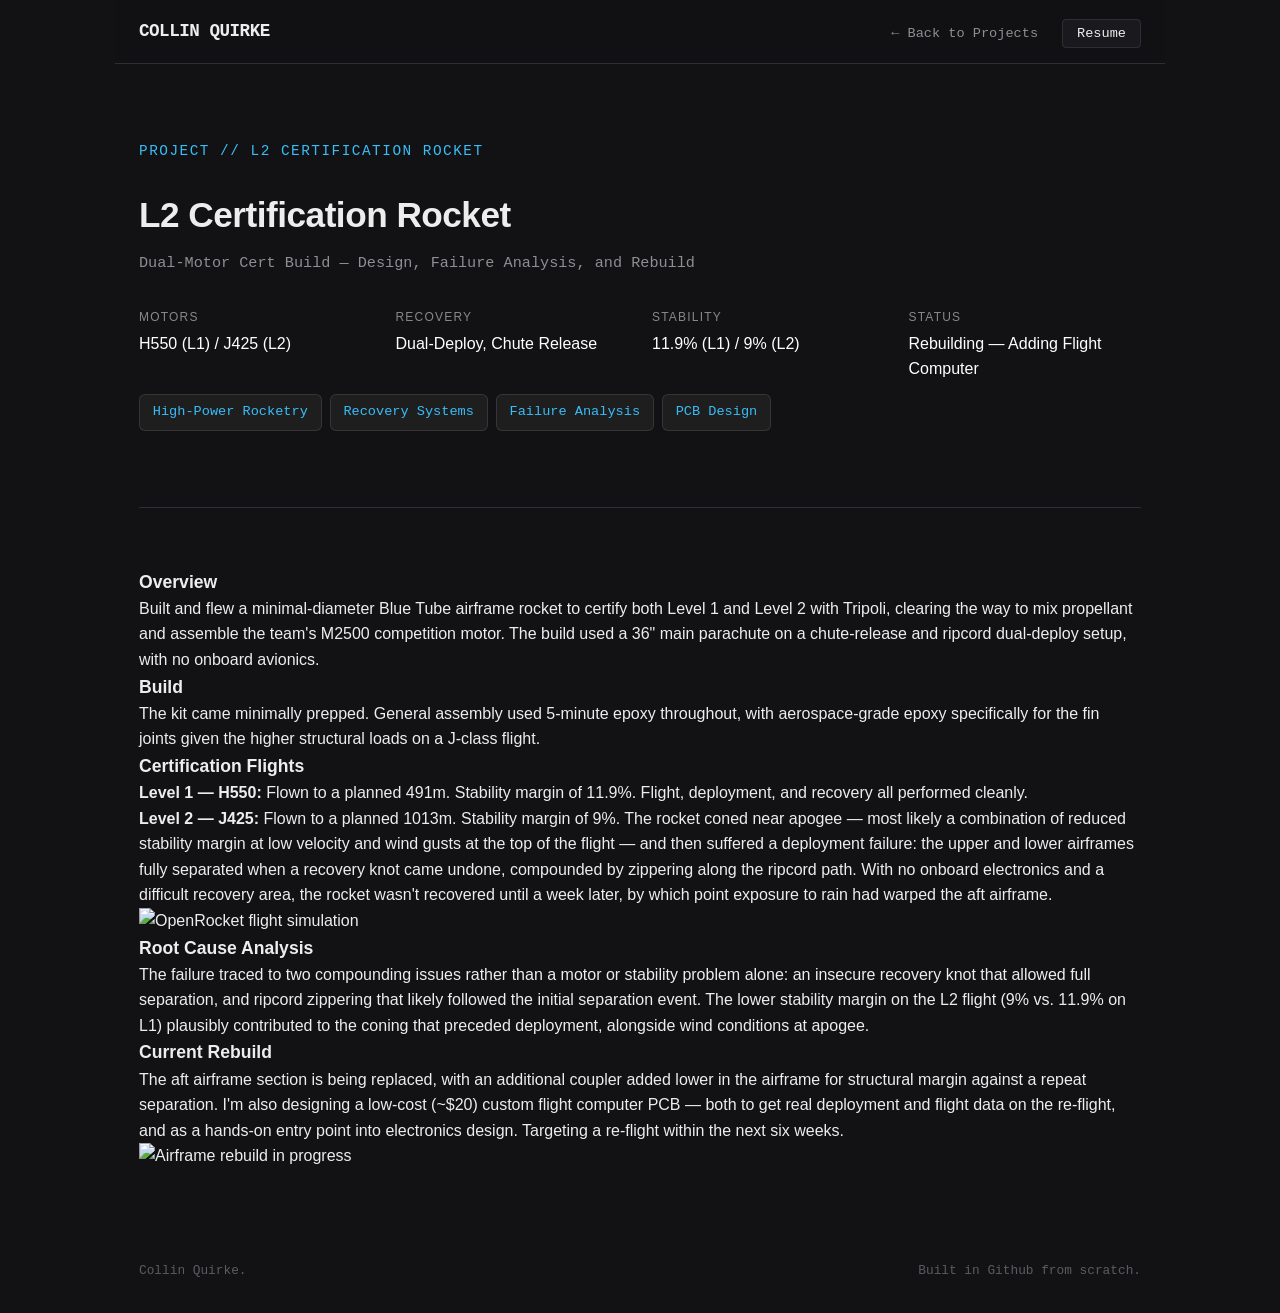
==== projects/l2-cert.html @ 49532f23 "File reroute" ====
<!DOCTYPE html>
<html lang="en">
<head>
  <meta charset="UTF-8" />
  <meta name="viewport" content="width=device-width, initial-scale=1.0" />
  <title>L2 Certification Rocket | Collin Quirke</title>
  <link rel="stylesheet" href="../style.css" />
</head>
<body>

  <nav class="navbar">
    <a href="../index.html#top" class="nav-brand">COLLIN QUIRKE</a>
    <ul class="nav-links">
      <li><a href="../index.html#projects">&larr; Back to Projects</a></li>
      <li><a href="../resume.pdf" target="_blank" class="btn-resume">Resume</a></li>
    </ul>
  </nav>

  <main class="container">

    <section id="project-hero">
      <div class="section-title">PROJECT // L2 CERTIFICATION ROCKET</div>
      <div class="project-card">
        <div class="card-info" style="grid-column: 1 / -1;">
          <h1 class="hero-title">L2 Certification Rocket</h1>
          <p class="hero-subtitle">Dual-Motor Cert Build — Design, Failure Analysis, and Rebuild</p>

          <div class="spec-grid">
            <div class="spec-item">
              <span class="spec-label">MOTORS</span>
              <span class="spec-value">H550 (L1) / J425 (L2)</span>
            </div>
            <div class="spec-item">
              <span class="spec-label">RECOVERY</span>
              <span class="spec-value">Dual-Deploy, Chute Release</span>
            </div>
            <div class="spec-item">
              <span class="spec-label">STABILITY</span>
              <span class="spec-value">11.9% (L1) / 9% (L2)</span>
            </div>
            <div class="spec-item">
              <span class="spec-label">STATUS</span>
              <span class="spec-value">Rebuilding — Adding Flight Computer</span>
            </div>
          </div>

          <div class="tech-tags">
            <span class="tag">High-Power Rocketry</span>
            <span class="tag">Recovery Systems</span>
            <span class="tag">Failure Analysis</span>
            <span class="tag">PCB Design</span>
          </div>
        </div>
      </div>
    </section>

    <section id="project-detail">

      <div class="project-card">
        <div class="card-info" style="grid-column: 1 / -1;">
          <h2 class="role-title">Overview</h2>
          <p class="card-description">
            Built and flew a minimal-diameter Blue Tube airframe rocket to certify both Level 1 and Level 2 with Tripoli, clearing the way to mix propellant and assemble the team's M2500 competition motor. The build used a 36" main parachute on a chute-release and ripcord dual-deploy setup, with no onboard avionics.
          </p>
        </div>
      </div>

      <div class="project-card">
        <div class="card-info" style="grid-column: 1 / -1;">
          <h2 class="role-title">Build</h2>
          <p class="card-description">
            The kit came minimally prepped. General assembly used 5-minute epoxy throughout, with aerospace-grade epoxy specifically for the fin joints given the higher structural loads on a J-class flight.
          </p>
        </div>
      </div>

      <div class="project-card">
        <div class="card-info" style="grid-column: 1 / -1;">
          <h2 class="role-title">Certification Flights</h2>
          <p class="card-description">
            <b>Level 1 — H550:</b> Flown to a planned 491m. Stability margin of 11.9%. Flight, deployment, and recovery all performed cleanly.
          </p>
          <p class="card-description">
            <b>Level 2 — J425:</b> Flown to a planned 1013m. Stability margin of 9%. The rocket coned near apogee — most likely a combination of reduced stability margin at low velocity and wind gusts at the top of the flight — and then suffered a deployment failure: the upper and lower airframes fully separated when a recovery knot came undone, compounded by zippering along the ripcord path. With no onboard electronics and a difficult recovery area, the rocket wasn't recovered until a week later, by which point exposure to rain had warped the aft airframe.
          </p>
        </div>
        <div class="card-media">
          <img src="../assets/l2-flight-openrocket.jpg" alt="OpenRocket flight simulation" />
        </div>
      </div>

      <div class="project-card">
        <div class="card-info" style="grid-column: 1 / -1;">
          <h2 class="role-title">Root Cause Analysis</h2>
          <p class="card-description">
            The failure traced to two compounding issues rather than a motor or stability problem alone: an insecure recovery knot that allowed full separation, and ripcord zippering that likely followed the initial separation event. The lower stability margin on the L2 flight (9% vs. 11.9% on L1) plausibly contributed to the coning that preceded deployment, alongside wind conditions at apogee.
          </p>
        </div>
      </div>

      <div class="project-card">
        <div class="card-info" style="grid-column: 1 / -1;">
          <h2 class="role-title">Current Rebuild</h2>
          <p class="card-description">
            The aft airframe section is being replaced, with an additional coupler added lower in the airframe for structural margin against a repeat separation. I'm also designing a low-cost (~$20) custom flight computer PCB — both to get real deployment and flight data on the re-flight, and as a hands-on entry point into electronics design. Targeting a re-flight within the next six weeks.
          </p>
        </div>
        <div class="card-media">
          <img src="../assets/l2-rebuild.jpg" alt="Airframe rebuild in progress" />
        </div>
      </div>

    </section>

  </main>

  <footer>
    <span>Collin Quirke.</span>
    <span>Built in Github from scratch.</span>
  </footer>

</body>
</html>
---- style.css ----
/* ==========================================================================
   1. CORE VARIABLES & RESET
   ========================================================================== */
:root {
  --bg-primary: #121214;
  --bg-secondary: #1a1a1e;
  --bg-card: #222226;
  --bg-nav: rgba(18, 18, 20, 0.85);

  --text-primary: #ededed;
  --text-muted: #8e8e93;
  --text-dim: #5c5c60;

  --accent-cyan: #38bdf8;
  --accent-green: #4ade80;
  --accent-border: #2e2e34;
  --accent-border-hover: #44444c;

  --font-mono: 'JetBrains Mono', 'Fira Code', 'Roboto Mono', monospace;
  --font-sans: -apple-system, BlinkMacSystemFont, 'Segoe UI', Roboto, Helvetica, Arial, sans-serif;

  --radius-sm: 4px;
  --radius-md: 8px;
  --radius-lg: 12px;

  --max-width: 1050px;
}

*, *::before, *::after {
  box-sizing: border-box;
  margin: 0;
  padding: 0;
}

html {
  scroll-behavior: smooth;
  background-color: var(--bg-primary);
  color: var(--text-primary);
  font-family: var(--font-sans);
  line-height: 1.6;
}

body {
  min-height: 100vh;
  display: flex;
  flex-direction: column;
  align-items: center;
  padding-top: 80px;
}

/* ==========================================================================
   2. STICKY NAVIGATION BAR
   ========================================================================== */
.navbar {
  position: fixed;
  top: 0;
  width: 100%;
  max-width: var(--max-width);
  height: 64px;
  display: flex;
  align-items: center;
  justify-content: space-between;
  padding: 0 24px;
  background: var(--bg-nav);
  backdrop-filter: blur(12px);
  -webkit-backdrop-filter: blur(12px);
  border-bottom: 1px solid var(--accent-border);
  z-index: 1000;
}

.nav-brand {
  font-family: var(--font-mono);
  font-weight: 700;
  font-size: 1.1rem;
  letter-spacing: -0.5px;
  color: var(--text-primary);
  text-decoration: none;
}

.nav-links {
  display: flex;
  align-items: center;
  gap: 24px;
  list-style: none;
}

.nav-links a {
  font-family: var(--font-mono);
  font-size: 0.85rem;
  color: var(--text-muted);
  text-decoration: none;
  transition: color 0.2s ease;
}

.nav-links a:hover {
  color: var(--accent-cyan);
}

.btn-resume {
  padding: 6px 14px;
  border: 1px solid var(--accent-border);
  border-radius: var(--radius-sm);
  background: var(--bg-secondary);
  color: var(--text-primary) !important;
  transition: all 0.2s ease;
}

.btn-resume:hover {
  border-color: var(--accent-cyan);
  box-shadow: 0 0 10px rgba(56, 189, 248, 0.15);
}

/* ==========================================================================
   3. LAYOUT CONTAINER & SECTIONS
   ========================================================================== */
.container {
  width: 100%;
  max-width: var(--max-width);
  padding: 0 24px;
}

section {
  padding: 60px 0;
  border-bottom: 1px solid var(--accent-border);
}

section:last-of-type {
  border-bottom: none;
}

.section-title {
  font-family: var(--font-mono);
  font-size: 0.9rem;
  text-transform: uppercase;
  letter-spacing: 1.5px;
  color: var(--accent-cyan);
  margin-bottom: 24px;
}

/* ==========================================================================
   4. HERO SECTION & SIDE-SCROLL GALLERY
   ========================================================================== */
.hero-title {
  font-size: 2.2rem;
  font-weight: 600;
  letter-spacing: -0.5px;
  margin-bottom: 8px;
}

.hero-subtitle {
  font-family: var(--font-mono);
  color: var(--text-muted);
  font-size: 0.95rem;
  margin-bottom: 24px;
}

/* Horizontal Gallery Container */
.gallery-wrapper {
  margin-top: 32px;
  position: relative;
}

.side-scroll-gallery {
  display: flex;
  gap: 16px;
  overflow-x: auto;
  scroll-snap-type: x mandatory;
  padding-bottom: 12px;
  scrollbar-width: thin;
  scrollbar-color: var(--accent-border) transparent;
}

.side-scroll-gallery::-webkit-scrollbar {
  height: 6px;
}

.side-scroll-gallery::-webkit-scrollbar-thumb {
  background: var(--accent-border);
  border-radius: var(--radius-sm);
}

.side-scroll-gallery::-webkit-scrollbar-thumb:hover {
  background: var(--accent-border-hover);
}

/* Card inside side scroll */
.gallery-card {
  flex: 0 0 320px;
  scroll-snap-align: start;
  background: var(--bg-secondary);
  border: 1px solid var(--accent-border);
  border-radius: var(--radius-md);
  padding: 16px;
  transition: border-color 0.2s ease;
}

.gallery-card:hover {
  border-color: var(--accent-border-hover);
}

.gallery-card-header {
  display: flex;
  align-items: center;
  justify-content: space-between;
  margin-bottom: 12px;
}

.gallery-card-title {
  font-family: var(--font-mono);
  font-size: 0.85rem;
  color: var(--text-primary);
}

.status-indicator {
  width: 8px;
  height: 8px;
  border-radius: 50%;
  background-color: var(--accent-green);
}

/* Code Snippet Box inside Cards */
.code-box {
  background: var(--bg-card);
  border-radius: var(--radius-sm);
  padding: 12px;
  font-family: var(--font-mono);
  font-size: 0.75rem;
  color: var(--text-muted);
  overflow-x: auto;
  white-space: pre;
}

.code-box .kw { color: #f43f5e; }
.code-box .fn { color: #60a5fa; }
.code-box .str { color: var(--accent-green); }

/* ==========================================================================
   5. EXPERIENCE & TECHNICAL PROFILES
   ========================================================================== */
.experience-list {
  display: flex;
  flex-direction: column;
  gap: 24px;
}

.experience-card {
  background: var(--bg-secondary);
  border: 1px solid var(--accent-border);
  border-radius: var(--radius-md);
  padding: 24px;
}

.role-header {
  display: flex;
  justify-content: space-between;
  align-items: baseline;
  margin-bottom: 8px;
}

.role-title {
  font-size: 1.1rem;
  font-weight: 600;
}

.role-date {
  font-family: var(--font-mono);
  font-size: 0.8rem;
  color: var(--text-dim);
}

.tech-tags {
  display: flex;
  flex-wrap: wrap;
  gap: 8px;
  margin: 12px 0 16px 0;
}

.tag {
  font-family: var(--font-mono);
  font-size: 0.75rem;
  background: var(--bg-card);
  color: var(--accent-cyan);
  padding: 2px 8px;
  border-radius: var(--radius-sm);
  border: 1px solid var(--accent-border);
}

.metrics-list {
  list-style: none;
  font-size: 0.9rem;
  color: var(--text-muted);
}

.metrics-list li {
  position: relative;
  padding-left: 18px;
  margin-bottom: 6px;
}

.metrics-list li::before {
  content: "›";
  position: absolute;
  left: 0;
  color: var(--accent-cyan);
  font-family: var(--font-mono);
}

/* ==========================================================================
   6. FOOTER
   ========================================================================== */
footer {
  width: 100%;
  max-width: var(--max-width);
  padding: 32px 24px;
  font-family: var(--font-mono);
  font-size: 0.8rem;
  color: var(--text-dim);
  display: flex;
  justify-content: space-between;
  align-items: center;
}

footer a {
  color: var(--text-muted);
  text-decoration: none;
}

.spec-grid {
  display: grid;
  grid-template-columns: repeat(auto-fit, minmax(200px, 1fr));
  gap: 1.5rem;
  margin-top: 2rem;
}

.spec-item {
  display: flex;
  flex-direction: column;
  gap: 0.25rem;
}

.spec-label {
  font-size: 0.75rem;
  color: #888888; /* A dim gray for contrast */
  text-transform: uppercase;
  letter-spacing: 0.1em;
}

.spec-value {
  font-size: 1rem;
  font-weight: 500;
  color: #ffffff; /* Bright white to pop */
}
footer a:hover {
  color: var(--accent-cyan);
}

.card-description i {
  display: block;
  border-left: 3px solid var(--accent-cyan); /* Assuming you have this variable */
  padding-left: 1rem;
  margin-top: 1rem;
}

.tag {
  background-color: rgba(255, 255, 255, 0.05);
  border: 1px solid rgba(255, 255, 255, 0.1);
  padding: 0.4rem 0.8rem;
  border-radius: 6px;
  font-size: 0.85rem;
  transition: all 0.2s ease-in-out;
}

.tag:hover {
  background-color: rgba(0, 150, 255, 0.15); /* Adjust to match your cyan accent */
  border-color: #0096ff;
  transform: translateY(-2px);
}
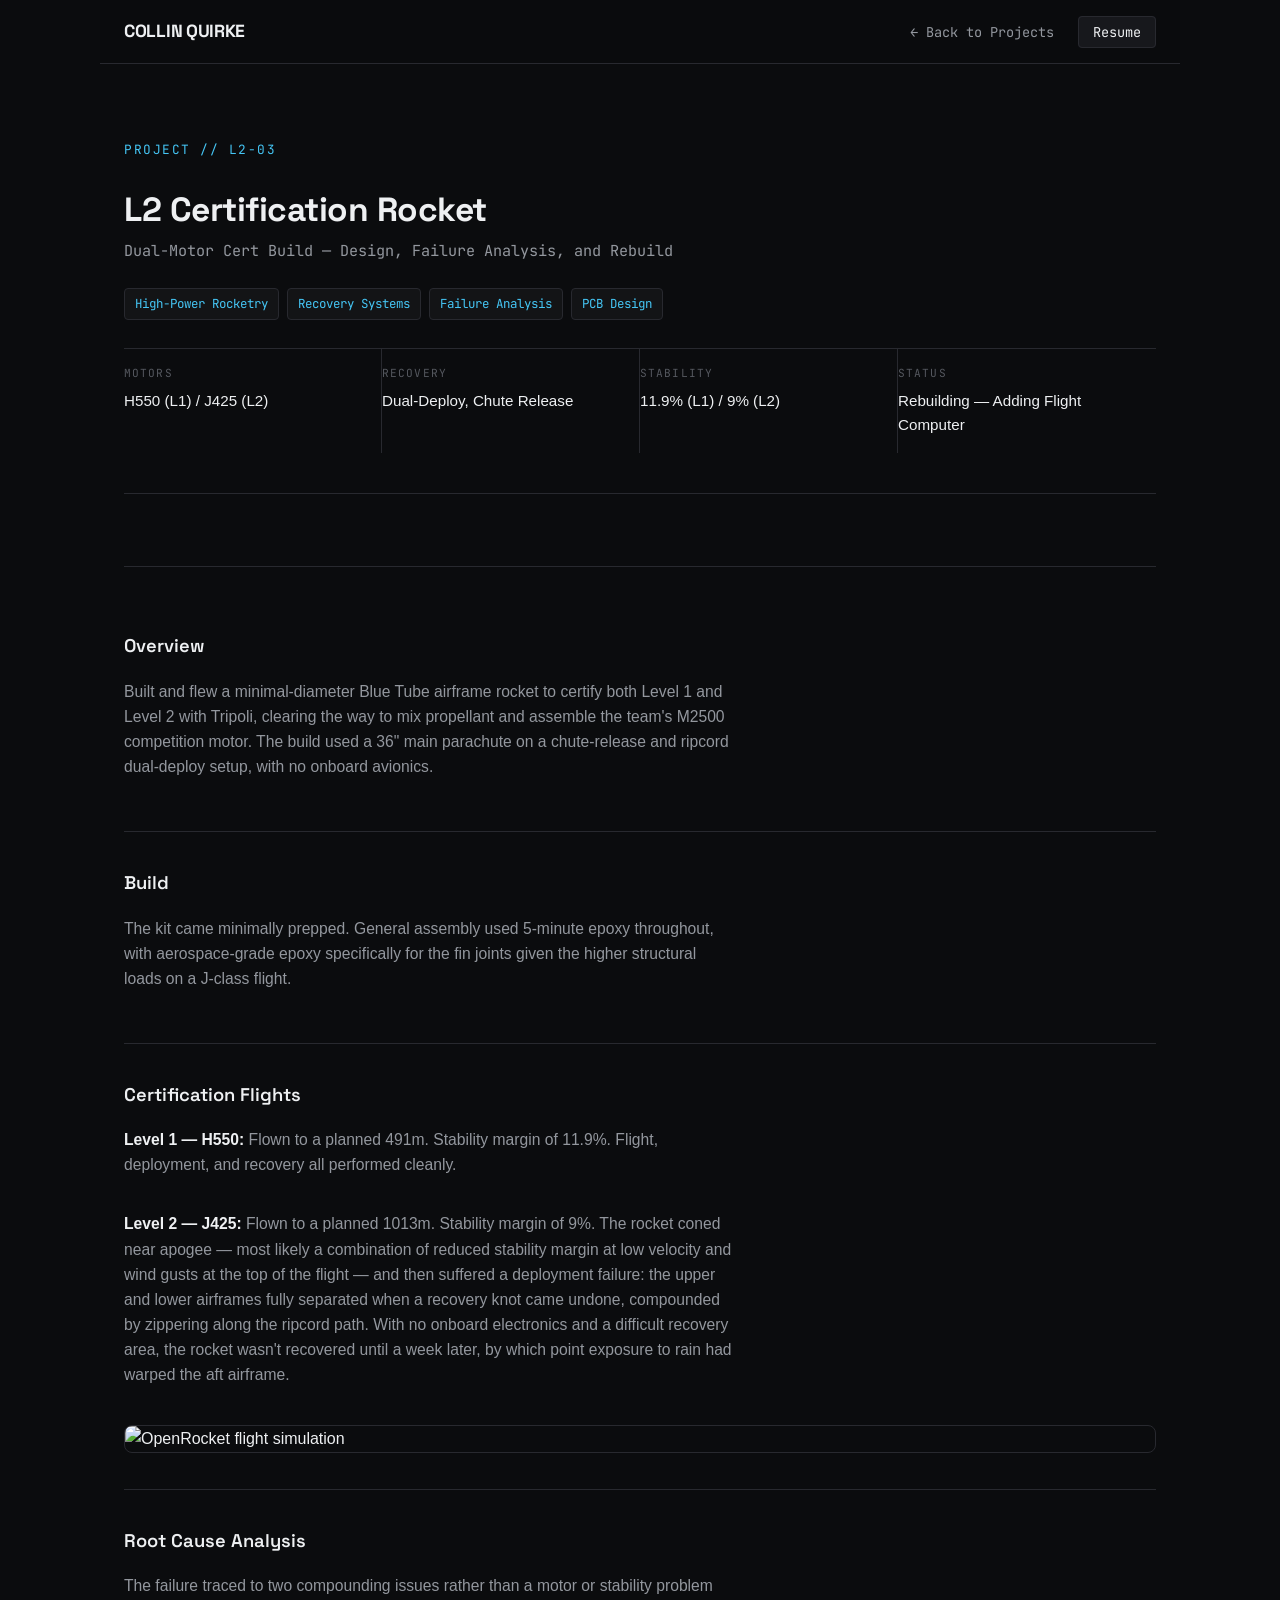
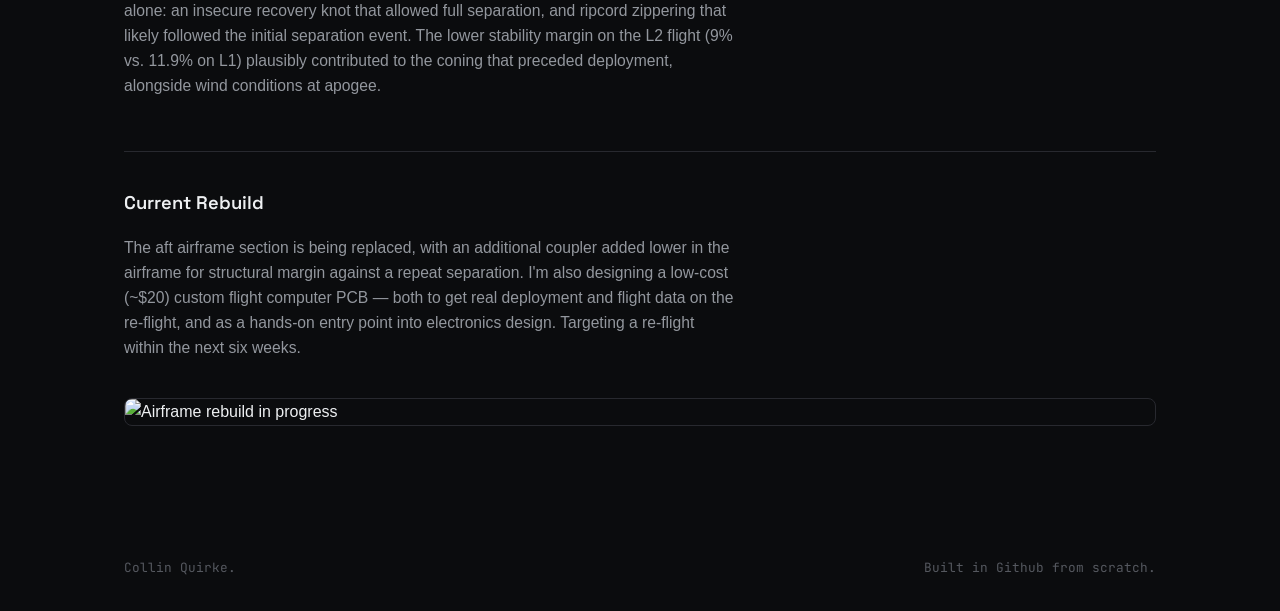
==== commit afe0a8bf: "Layout redo" ====
--- a/projects/l2-cert.html
+++ b/projects/l2-cert.html
@@ -19,36 +19,34 @@
   <main class="container">
 
     <section id="project-hero">
-      <div class="section-title">PROJECT // L2 CERTIFICATION ROCKET</div>
-      <div class="project-card">
-        <div class="card-info" style="grid-column: 1 / -1;">
-          <h1 class="hero-title">L2 Certification Rocket</h1>
-          <p class="hero-subtitle">Dual-Motor Cert Build — Design, Failure Analysis, and Rebuild</p>
+      <div class="section-title">PROJECT // L2-03</div>
+      <div class="detail-hero">
+        <h1 class="hero-title">L2 Certification Rocket</h1>
+        <p class="hero-subtitle">Dual-Motor Cert Build — Design, Failure Analysis, and Rebuild</p>
 
-          <div class="spec-grid">
-            <div class="spec-item">
-              <span class="spec-label">MOTORS</span>
-              <span class="spec-value">H550 (L1) / J425 (L2)</span>
-            </div>
-            <div class="spec-item">
-              <span class="spec-label">RECOVERY</span>
-              <span class="spec-value">Dual-Deploy, Chute Release</span>
-            </div>
-            <div class="spec-item">
-              <span class="spec-label">STABILITY</span>
-              <span class="spec-value">11.9% (L1) / 9% (L2)</span>
-            </div>
-            <div class="spec-item">
-              <span class="spec-label">STATUS</span>
-              <span class="spec-value">Rebuilding — Adding Flight Computer</span>
-            </div>
+        <div class="tech-tags">
+          <span class="tag">High-Power Rocketry</span>
+          <span class="tag">Recovery Systems</span>
+          <span class="tag">Failure Analysis</span>
+          <span class="tag">PCB Design</span>
+        </div>
+
+        <div class="detail-specs">
+          <div class="vital">
+            <span class="vital-label">Motors</span>
+            <span class="vital-value">H550 (L1) / J425 (L2)</span>
           </div>
-
-          <div class="tech-tags">
-            <span class="tag">High-Power Rocketry</span>
-            <span class="tag">Recovery Systems</span>
-            <span class="tag">Failure Analysis</span>
-            <span class="tag">PCB Design</span>
+          <div class="vital">
+            <span class="vital-label">Recovery</span>
+            <span class="vital-value">Dual-Deploy, Chute Release</span>
+          </div>
+          <div class="vital">
+            <span class="vital-label">Stability</span>
+            <span class="vital-value">11.9% (L1) / 9% (L2)</span>
+          </div>
+          <div class="vital">
+            <span class="vital-label">Status</span>
+            <span class="vital-value">Rebuilding — Adding Flight Computer</span>
           </div>
         </div>
       </div>
@@ -56,56 +54,46 @@
 
     <section id="project-detail">
 
-      <div class="project-card">
-        <div class="card-info" style="grid-column: 1 / -1;">
-          <h2 class="role-title">Overview</h2>
-          <p class="card-description">
-            Built and flew a minimal-diameter Blue Tube airframe rocket to certify both Level 1 and Level 2 with Tripoli, clearing the way to mix propellant and assemble the team's M2500 competition motor. The build used a 36" main parachute on a chute-release and ripcord dual-deploy setup, with no onboard avionics.
-          </p>
-        </div>
+      <div class="detail-block">
+        <h2 class="role-title">Overview</h2>
+        <p class="card-description">
+          Built and flew a minimal-diameter Blue Tube airframe rocket to certify both Level 1 and Level 2 with Tripoli, clearing the way to mix propellant and assemble the team's M2500 competition motor. The build used a 36" main parachute on a chute-release and ripcord dual-deploy setup, with no onboard avionics.
+        </p>
       </div>
 
-      <div class="project-card">
-        <div class="card-info" style="grid-column: 1 / -1;">
-          <h2 class="role-title">Build</h2>
-          <p class="card-description">
-            The kit came minimally prepped. General assembly used 5-minute epoxy throughout, with aerospace-grade epoxy specifically for the fin joints given the higher structural loads on a J-class flight.
-          </p>
-        </div>
+      <div class="detail-block">
+        <h2 class="role-title">Build</h2>
+        <p class="card-description">
+          The kit came minimally prepped. General assembly used 5-minute epoxy throughout, with aerospace-grade epoxy specifically for the fin joints given the higher structural loads on a J-class flight.
+        </p>
       </div>
 
-      <div class="project-card">
-        <div class="card-info" style="grid-column: 1 / -1;">
-          <h2 class="role-title">Certification Flights</h2>
-          <p class="card-description">
-            <b>Level 1 — H550:</b> Flown to a planned 491m. Stability margin of 11.9%. Flight, deployment, and recovery all performed cleanly.
-          </p>
-          <p class="card-description">
-            <b>Level 2 — J425:</b> Flown to a planned 1013m. Stability margin of 9%. The rocket coned near apogee — most likely a combination of reduced stability margin at low velocity and wind gusts at the top of the flight — and then suffered a deployment failure: the upper and lower airframes fully separated when a recovery knot came undone, compounded by zippering along the ripcord path. With no onboard electronics and a difficult recovery area, the rocket wasn't recovered until a week later, by which point exposure to rain had warped the aft airframe.
-          </p>
-        </div>
-        <div class="card-media">
+      <div class="detail-block">
+        <h2 class="role-title">Certification Flights</h2>
+        <p class="card-description">
+          <b>Level 1 — H550:</b> Flown to a planned 491m. Stability margin of 11.9%. Flight, deployment, and recovery all performed cleanly.
+        </p>
+        <p class="card-description">
+          <b>Level 2 — J425:</b> Flown to a planned 1013m. Stability margin of 9%. The rocket coned near apogee — most likely a combination of reduced stability margin at low velocity and wind gusts at the top of the flight — and then suffered a deployment failure: the upper and lower airframes fully separated when a recovery knot came undone, compounded by zippering along the ripcord path. With no onboard electronics and a difficult recovery area, the rocket wasn't recovered until a week later, by which point exposure to rain had warped the aft airframe.
+        </p>
+        <div class="project-media">
           <img src="../assets/l2-flight-openrocket.jpg" alt="OpenRocket flight simulation" />
         </div>
       </div>
 
-      <div class="project-card">
-        <div class="card-info" style="grid-column: 1 / -1;">
-          <h2 class="role-title">Root Cause Analysis</h2>
-          <p class="card-description">
-            The failure traced to two compounding issues rather than a motor or stability problem alone: an insecure recovery knot that allowed full separation, and ripcord zippering that likely followed the initial separation event. The lower stability margin on the L2 flight (9% vs. 11.9% on L1) plausibly contributed to the coning that preceded deployment, alongside wind conditions at apogee.
-          </p>
-        </div>
+      <div class="detail-block">
+        <h2 class="role-title">Root Cause Analysis</h2>
+        <p class="card-description">
+          The failure traced to two compounding issues rather than a motor or stability problem alone: an insecure recovery knot that allowed full separation, and ripcord zippering that likely followed the initial separation event. The lower stability margin on the L2 flight (9% vs. 11.9% on L1) plausibly contributed to the coning that preceded deployment, alongside wind conditions at apogee.
+        </p>
       </div>
 
-      <div class="project-card">
-        <div class="card-info" style="grid-column: 1 / -1;">
-          <h2 class="role-title">Current Rebuild</h2>
-          <p class="card-description">
-            The aft airframe section is being replaced, with an additional coupler added lower in the airframe for structural margin against a repeat separation. I'm also designing a low-cost (~$20) custom flight computer PCB — both to get real deployment and flight data on the re-flight, and as a hands-on entry point into electronics design. Targeting a re-flight within the next six weeks.
-          </p>
-        </div>
-        <div class="card-media">
+      <div class="detail-block">
+        <h2 class="role-title">Current Rebuild</h2>
+        <p class="card-description">
+          The aft airframe section is being replaced, with an additional coupler added lower in the airframe for structural margin against a repeat separation. I'm also designing a low-cost (~$20) custom flight computer PCB — both to get real deployment and flight data on the re-flight, and as a hands-on entry point into electronics design. Targeting a re-flight within the next six weeks.
+        </p>
+        <div class="project-media">
           <img src="../assets/l2-rebuild.jpg" alt="Airframe rebuild in progress" />
         </div>
       </div>
--- a/style.css
+++ b/style.css
@@ -1,21 +1,25 @@
+@import url('https://fonts.googleapis.com/css2?family=Space+Grotesk:wght@500;600;700&family=JetBrains+Mono:wght@400;500;600&display=swap');
+
 /* ==========================================================================
    1. CORE VARIABLES & RESET
    ========================================================================== */
 :root {
-  --bg-primary: #121214;
-  --bg-secondary: #1a1a1e;
-  --bg-card: #222226;
-  --bg-nav: rgba(18, 18, 20, 0.85);
-
-  --text-primary: #ededed;
-  --text-muted: #8e8e93;
-  --text-dim: #5c5c60;
-
-  --accent-cyan: #38bdf8;
-  --accent-green: #4ade80;
-  --accent-border: #2e2e34;
-  --accent-border-hover: #44444c;
-
+  --bg-primary: #0b0c0e;
+  --bg-secondary: #17181c;
+  --bg-card: #1c1d22;
+  --bg-nav: rgba(11, 12, 14, 0.88);
+
+  --text-primary: #eef0f2;
+  --text-muted: #93979e;
+  --text-dim: #55585f;
+
+  --accent-cyan: #45c6f5;
+  --accent-amber: #f0a94e;
+  --accent-green: #52d17c;
+  --accent-border: #28292f;
+  --accent-border-hover: #40424a;
+
+  --font-display: 'Space Grotesk', var(--font-sans);
   --font-mono: 'JetBrains Mono', 'Fira Code', 'Roboto Mono', monospace;
   --font-sans: -apple-system, BlinkMacSystemFont, 'Segoe UI', Roboto, Helvetica, Arial, sans-serif;
 
@@ -23,7 +27,7 @@
   --radius-md: 8px;
   --radius-lg: 12px;
 
-  --max-width: 1050px;
+  --max-width: 1080px;
 }
 
 *, *::before, *::after {
@@ -40,12 +44,24 @@
   line-height: 1.6;
 }
 
+@media (prefers-reduced-motion: reduce) {
+  html { scroll-behavior: auto; }
+  *, *::before, *::after { animation-duration: 0.001ms !important; transition-duration: 0.001ms !important; }
+}
+
 body {
   min-height: 100vh;
   display: flex;
   flex-direction: column;
   align-items: center;
-  padding-top: 80px;
+  padding-top: 76px;
+}
+
+a { color: inherit; }
+
+:focus-visible {
+  outline: 2px solid var(--accent-cyan);
+  outline-offset: 3px;
 }
 
 /* ==========================================================================
@@ -69,10 +85,10 @@
 }
 
 .nav-brand {
-  font-family: var(--font-mono);
+  font-family: var(--font-display);
   font-weight: 700;
   font-size: 1.1rem;
-  letter-spacing: -0.5px;
+  letter-spacing: -0.3px;
   color: var(--text-primary);
   text-decoration: none;
 }
@@ -107,7 +123,7 @@
 
 .btn-resume:hover {
   border-color: var(--accent-cyan);
-  box-shadow: 0 0 10px rgba(56, 189, 248, 0.15);
+  box-shadow: 0 0 10px rgba(69, 198, 245, 0.15);
 }
 
 /* ==========================================================================
@@ -120,7 +136,7 @@
 }
 
 section {
-  padding: 60px 0;
+  padding: 64px 0;
   border-bottom: 1px solid var(--accent-border);
 }
 
@@ -130,21 +146,30 @@
 
 .section-title {
   font-family: var(--font-mono);
-  font-size: 0.9rem;
+  font-size: 0.8rem;
   text-transform: uppercase;
   letter-spacing: 1.5px;
   color: var(--accent-cyan);
-  margin-bottom: 24px;
-}
-
-/* ==========================================================================
-   4. HERO SECTION & SIDE-SCROLL GALLERY
-   ========================================================================== */
+  margin-bottom: 32px;
+}
+
+/* ==========================================================================
+   4. ABOUT / HERO
+   ========================================================================== */
+.hero-panel {
+  display: grid;
+  grid-template-columns: 1fr 220px;
+  gap: 48px;
+  align-items: start;
+}
+
 .hero-title {
-  font-size: 2.2rem;
-  font-weight: 600;
+  font-family: var(--font-display);
+  font-size: 2.6rem;
+  font-weight: 700;
   letter-spacing: -0.5px;
-  margin-bottom: 8px;
+  line-height: 1.1;
+  margin-bottom: 10px;
 }
 
 .hero-subtitle {
@@ -154,12 +179,143 @@
   margin-bottom: 24px;
 }
 
-/* Horizontal Gallery Container */
-.gallery-wrapper {
-  margin-top: 32px;
+.card-description {
+  color: var(--text-muted);
+  font-size: 0.98rem;
+  max-width: 62ch;
+  margin-bottom: 16px;
+}
+
+.card-description b {
+  color: var(--text-primary);
+  font-weight: 600;
+}
+
+.credo {
+  border-left: 2px solid var(--accent-cyan);
+  padding-left: 16px;
+  color: var(--text-dim);
+  font-size: 0.92rem;
+  max-width: 56ch;
+  margin: 24px 0 8px 0;
+}
+
+.credo b {
+  display: block;
+  color: var(--text-muted);
+  font-family: var(--font-mono);
+  font-size: 0.75rem;
+  letter-spacing: 0.06em;
+  text-transform: uppercase;
+  margin-bottom: 6px;
+  font-weight: 500;
+}
+
+/* Photo with corner-bracket frame */
+.hero-photo-frame {
   position: relative;
-}
-
+  padding: 14px;
+}
+
+.hero-photo-frame::before,
+.hero-photo-frame::after {
+  content: "";
+  position: absolute;
+  width: 26px;
+  height: 26px;
+  border-color: var(--accent-cyan);
+  border-style: solid;
+}
+
+.hero-photo-frame::before {
+  top: 0;
+  left: 0;
+  border-width: 2px 0 0 2px;
+}
+
+.hero-photo-frame::after {
+  bottom: 0;
+  right: 0;
+  border-width: 0 2px 2px 0;
+}
+
+.hero-photo-frame img {
+  width: 100%;
+  height: auto;
+  display: block;
+  filter: grayscale(15%);
+}
+
+/* Vitals row - inline stat strip, not boxed cards */
+.vitals-row {
+  display: flex;
+  flex-wrap: wrap;
+  gap: 0;
+  margin-top: 36px;
+  border-top: 1px solid var(--accent-border);
+}
+
+.vital {
+  flex: 1 1 200px;
+  padding: 16px 24px 16px 0;
+  border-right: 1px solid var(--accent-border);
+}
+
+.vital:last-child {
+  border-right: none;
+}
+
+.vital-label {
+  display: block;
+  font-family: var(--font-mono);
+  font-size: 0.7rem;
+  text-transform: uppercase;
+  letter-spacing: 0.1em;
+  color: var(--text-dim);
+  margin-bottom: 6px;
+}
+
+.vital-value {
+  display: block;
+  font-size: 0.95rem;
+  font-weight: 500;
+  color: var(--text-primary);
+}
+
+.skills-row {
+  margin-top: 40px;
+}
+
+.skills-row .section-title {
+  font-size: 0.75rem;
+  margin-bottom: 16px;
+}
+
+.tech-tags {
+  display: flex;
+  flex-wrap: wrap;
+  gap: 8px;
+}
+
+.tag {
+  font-family: var(--font-mono);
+  font-size: 0.78rem;
+  background: rgba(255, 255, 255, 0.03);
+  color: var(--accent-cyan);
+  padding: 5px 10px;
+  border-radius: var(--radius-sm);
+  border: 1px solid var(--accent-border);
+  transition: border-color 0.2s ease, background 0.2s ease;
+}
+
+.tag:hover {
+  border-color: var(--accent-cyan);
+  background: rgba(69, 198, 245, 0.08);
+}
+
+/* ==========================================================================
+   5. MEDIA GALLERY
+   ========================================================================== */
 .side-scroll-gallery {
   display: flex;
   gap: 16px;
@@ -179,134 +335,287 @@
   border-radius: var(--radius-sm);
 }
 
-.side-scroll-gallery::-webkit-scrollbar-thumb:hover {
-  background: var(--accent-border-hover);
-}
-
-/* Card inside side scroll */
 .gallery-card {
-  flex: 0 0 320px;
+  position: relative;
+  flex: 0 0 300px;
   scroll-snap-align: start;
+  border-radius: var(--radius-md);
+  overflow: hidden;
+  aspect-ratio: 4 / 5;
   background: var(--bg-secondary);
-  border: 1px solid var(--accent-border);
-  border-radius: var(--radius-md);
-  padding: 16px;
-  transition: border-color 0.2s ease;
-}
-
-.gallery-card:hover {
-  border-color: var(--accent-border-hover);
-}
-
-.gallery-card-header {
-  display: flex;
-  align-items: center;
-  justify-content: space-between;
-  margin-bottom: 12px;
+}
+
+.gallery-card img {
+  width: 100%;
+  height: 100%;
+  object-fit: cover;
+  display: block;
+}
+
+.gallery-card-content {
+  position: absolute;
+  left: 0;
+  right: 0;
+  bottom: 0;
+  padding: 20px 16px 16px;
+  background: linear-gradient(to top, rgba(0,0,0,0.92) 10%, rgba(0,0,0,0.55) 55%, transparent 100%);
+  display: flex;
+  flex-direction: column;
+  gap: 4px;
 }
 
 .gallery-card-title {
   font-family: var(--font-mono);
   font-size: 0.85rem;
   color: var(--text-primary);
-}
-
-.status-indicator {
+  font-weight: 500;
+}
+
+.gallery-card-caption {
+  font-size: 0.8rem;
+  color: var(--text-muted);
+  line-height: 1.4;
+}
+
+/* ==========================================================================
+   6. PROJECT ENTRIES (spec-sheet layout)
+   ========================================================================== */
+.experience-list {
+  display: flex;
+  flex-direction: column;
+}
+
+.project-entry {
+  display: grid;
+  grid-template-columns: 180px 1fr;
+  gap: 40px;
+  padding: 44px 0;
+  border-top: 1px solid var(--accent-border);
+}
+
+.project-entry:first-child {
+  border-top: none;
+}
+
+.project-index {
+  display: flex;
+  flex-direction: column;
+  gap: 20px;
+}
+
+.callsign {
+  font-family: var(--font-mono);
+  font-size: 0.78rem;
+  color: var(--text-dim);
+  letter-spacing: 0.04em;
+}
+
+.status-light {
+  display: flex;
+  align-items: center;
+  gap: 8px;
+  font-family: var(--font-mono);
+  font-size: 0.72rem;
+  text-transform: uppercase;
+  letter-spacing: 0.06em;
+}
+
+.status-dot {
   width: 8px;
   height: 8px;
   border-radius: 50%;
-  background-color: var(--accent-green);
-}
-
-/* Code Snippet Box inside Cards */
-.code-box {
-  background: var(--bg-card);
-  border-radius: var(--radius-sm);
-  padding: 12px;
-  font-family: var(--font-mono);
-  font-size: 0.75rem;
-  color: var(--text-muted);
-  overflow-x: auto;
-  white-space: pre;
-}
-
-.code-box .kw { color: #f43f5e; }
-.code-box .fn { color: #60a5fa; }
-.code-box .str { color: var(--accent-green); }
-
-/* ==========================================================================
-   5. EXPERIENCE & TECHNICAL PROFILES
-   ========================================================================== */
-.experience-list {
-  display: flex;
-  flex-direction: column;
+  flex-shrink: 0;
+}
+
+.status-active .status-dot { background: var(--accent-cyan); box-shadow: 0 0 6px rgba(69,198,245,0.6); }
+.status-active { color: var(--accent-cyan); }
+
+.status-caution .status-dot { background: var(--accent-amber); box-shadow: 0 0 6px rgba(240,169,78,0.6); }
+.status-caution { color: var(--accent-amber); }
+
+.status-nominal .status-dot { background: var(--accent-green); box-shadow: 0 0 6px rgba(82,209,124,0.6); }
+.status-nominal { color: var(--accent-green); }
+
+.project-specs {
+  display: flex;
+  flex-direction: column;
+  gap: 14px;
+  padding-top: 8px;
+  border-top: 1px solid var(--accent-border);
+}
+
+.project-specs .spec-label {
+  display: block;
+  font-family: var(--font-mono);
+  font-size: 0.68rem;
+  text-transform: uppercase;
+  letter-spacing: 0.08em;
+  color: var(--text-dim);
+  margin-bottom: 3px;
+}
+
+.project-specs .spec-value {
+  display: block;
+  font-size: 0.85rem;
+  color: var(--text-muted);
+  line-height: 1.35;
+}
+
+.project-main {
+  display: flex;
+  flex-direction: column;
+  gap: 16px;
+}
+
+.role-title {
+  font-family: var(--font-display);
+  font-size: 1.4rem;
+  font-weight: 600;
+  color: var(--text-primary);
+}
+
+.role-subtitle {
+  display: block;
+  font-family: var(--font-mono);
+  font-size: 0.82rem;
+  color: var(--text-muted);
+  margin-top: 4px;
+}
+
+.project-main .card-description {
+  max-width: 68ch;
+  margin-bottom: 0;
+}
+
+.project-media {
+  margin-top: 4px;
+  border-radius: var(--radius-md);
+  overflow: hidden;
+  border: 1px solid var(--accent-border);
+}
+
+.project-media img {
+  width: 100%;
+  height: auto;
+  display: block;
+}
+
+.project-link {
+  font-family: var(--font-mono);
+  font-size: 0.82rem;
+  color: var(--accent-cyan);
+  text-decoration: none;
+  width: fit-content;
+  border-bottom: 1px solid transparent;
+  transition: border-color 0.2s ease;
+}
+
+.project-link:hover {
+  border-bottom-color: var(--accent-cyan);
+}
+
+/* Alternate media side for rhythm on wide screens */
+@media (min-width: 900px) {
+  .project-entry.reverse .project-main {
+    order: 2;
+  }
+  .project-entry.reverse .project-index {
+    order: 1;
+  }
+}
+
+/* ==========================================================================
+   7. CONTACT
+   ========================================================================== */
+.contact-panel {
+  display: flex;
+  flex-direction: column;
+  gap: 20px;
+}
+
+.contact-grid {
+  display: grid;
+  grid-template-columns: repeat(3, 1fr);
   gap: 24px;
-}
-
-.experience-card {
-  background: var(--bg-secondary);
-  border: 1px solid var(--accent-border);
-  border-radius: var(--radius-md);
-  padding: 24px;
-}
-
-.role-header {
-  display: flex;
-  justify-content: space-between;
-  align-items: baseline;
+  padding-top: 20px;
+  border-top: 1px solid var(--accent-border);
+}
+
+.contact-item {
+  display: flex;
+  flex-direction: column;
+  gap: 6px;
+}
+
+.contact-item .spec-label {
+  font-family: var(--font-mono);
+  font-size: 0.7rem;
+  text-transform: uppercase;
+  letter-spacing: 0.1em;
+  color: var(--text-dim);
+}
+
+.contact-item a {
+  color: var(--accent-cyan);
+  text-decoration: none;
+  font-size: 0.95rem;
+  border-bottom: 1px solid transparent;
+  transition: border-color 0.2s ease;
+  width: fit-content;
+}
+
+.contact-item a:hover {
+  border-bottom-color: var(--accent-cyan);
+}
+
+/* ==========================================================================
+   8. PROJECT DETAIL PAGES
+   ========================================================================== */
+.detail-block {
+  padding: 36px 0;
+  border-top: 1px solid var(--accent-border);
+  display: flex;
+  flex-direction: column;
+  gap: 18px;
+}
+
+.detail-block:first-child {
+  border-top: none;
+  padding-top: 0;
+}
+
+.detail-block .role-title {
+  font-size: 1.15rem;
+}
+
+.detail-block .card-description {
+  max-width: 70ch;
+}
+
+.detail-hero {
+  padding-bottom: 40px;
+  border-bottom: 1px solid var(--accent-border);
   margin-bottom: 8px;
 }
 
-.role-title {
-  font-size: 1.1rem;
-  font-weight: 600;
-}
-
-.role-date {
-  font-family: var(--font-mono);
-  font-size: 0.8rem;
-  color: var(--text-dim);
-}
-
-.tech-tags {
+.detail-hero .hero-title {
+  font-size: 2.1rem;
+}
+
+.detail-specs {
   display: flex;
   flex-wrap: wrap;
-  gap: 8px;
-  margin: 12px 0 16px 0;
-}
-
-.tag {
-  font-family: var(--font-mono);
-  font-size: 0.75rem;
-  background: var(--bg-card);
-  color: var(--accent-cyan);
-  padding: 2px 8px;
-  border-radius: var(--radius-sm);
-  border: 1px solid var(--accent-border);
-}
-
-.metrics-list {
-  list-style: none;
-  font-size: 0.9rem;
-  color: var(--text-muted);
-}
-
-.metrics-list li {
-  position: relative;
-  padding-left: 18px;
-  margin-bottom: 6px;
-}
-
-.metrics-list li::before {
-  content: "›";
-  position: absolute;
-  left: 0;
-  color: var(--accent-cyan);
-  font-family: var(--font-mono);
-}
-
-/* ==========================================================================
-   6. FOOTER
+  gap: 0;
+  margin-top: 28px;
+  border-top: 1px solid var(--accent-border);
+}
+
+.detail-specs .vital {
+  flex: 1 1 200px;
+}
+
+/* ==========================================================================
+   9. FOOTER
    ========================================================================== */
 footer {
   width: 100%;
@@ -325,53 +634,60 @@
   text-decoration: none;
 }
 
-.spec-grid {
-  display: grid;
-  grid-template-columns: repeat(auto-fit, minmax(200px, 1fr));
-  gap: 1.5rem;
-  margin-top: 2rem;
-}
-
-.spec-item {
-  display: flex;
-  flex-direction: column;
-  gap: 0.25rem;
-}
-
-.spec-label {
-  font-size: 0.75rem;
-  color: #888888; /* A dim gray for contrast */
-  text-transform: uppercase;
-  letter-spacing: 0.1em;
-}
-
-.spec-value {
-  font-size: 1rem;
-  font-weight: 500;
-  color: #ffffff; /* Bright white to pop */
-}
 footer a:hover {
   color: var(--accent-cyan);
 }
 
-.card-description i {
-  display: block;
-  border-left: 3px solid var(--accent-cyan); /* Assuming you have this variable */
-  padding-left: 1rem;
-  margin-top: 1rem;
-}
-
-.tag {
-  background-color: rgba(255, 255, 255, 0.05);
-  border: 1px solid rgba(255, 255, 255, 0.1);
-  padding: 0.4rem 0.8rem;
-  border-radius: 6px;
-  font-size: 0.85rem;
-  transition: all 0.2s ease-in-out;
-}
-
-.tag:hover {
-  background-color: rgba(0, 150, 255, 0.15); /* Adjust to match your cyan accent */
-  border-color: #0096ff;
-  transform: translateY(-2px);
-}
+/* ==========================================================================
+   10. RESPONSIVE
+   ========================================================================== */
+@media (max-width: 760px) {
+  body { padding-top: 64px; }
+
+  .navbar { padding: 0 16px; }
+  .nav-links { gap: 14px; }
+
+  .hero-panel {
+    grid-template-columns: 1fr;
+  }
+
+  .hero-photo-frame {
+    max-width: 200px;
+  }
+
+  .hero-title {
+    font-size: 2rem;
+  }
+
+  .vitals-row {
+    flex-direction: column;
+  }
+
+  .vital {
+    border-right: none;
+    border-bottom: 1px solid var(--accent-border);
+  }
+
+  .vital:last-child {
+    border-bottom: none;
+  }
+
+  .project-entry {
+    grid-template-columns: 1fr;
+    gap: 20px;
+  }
+
+  .project-specs {
+    flex-direction: row;
+    flex-wrap: wrap;
+    gap: 20px;
+  }
+
+  .contact-grid {
+    grid-template-columns: 1fr;
+  }
+
+  .gallery-card {
+    flex-basis: 240px;
+  }
+}
